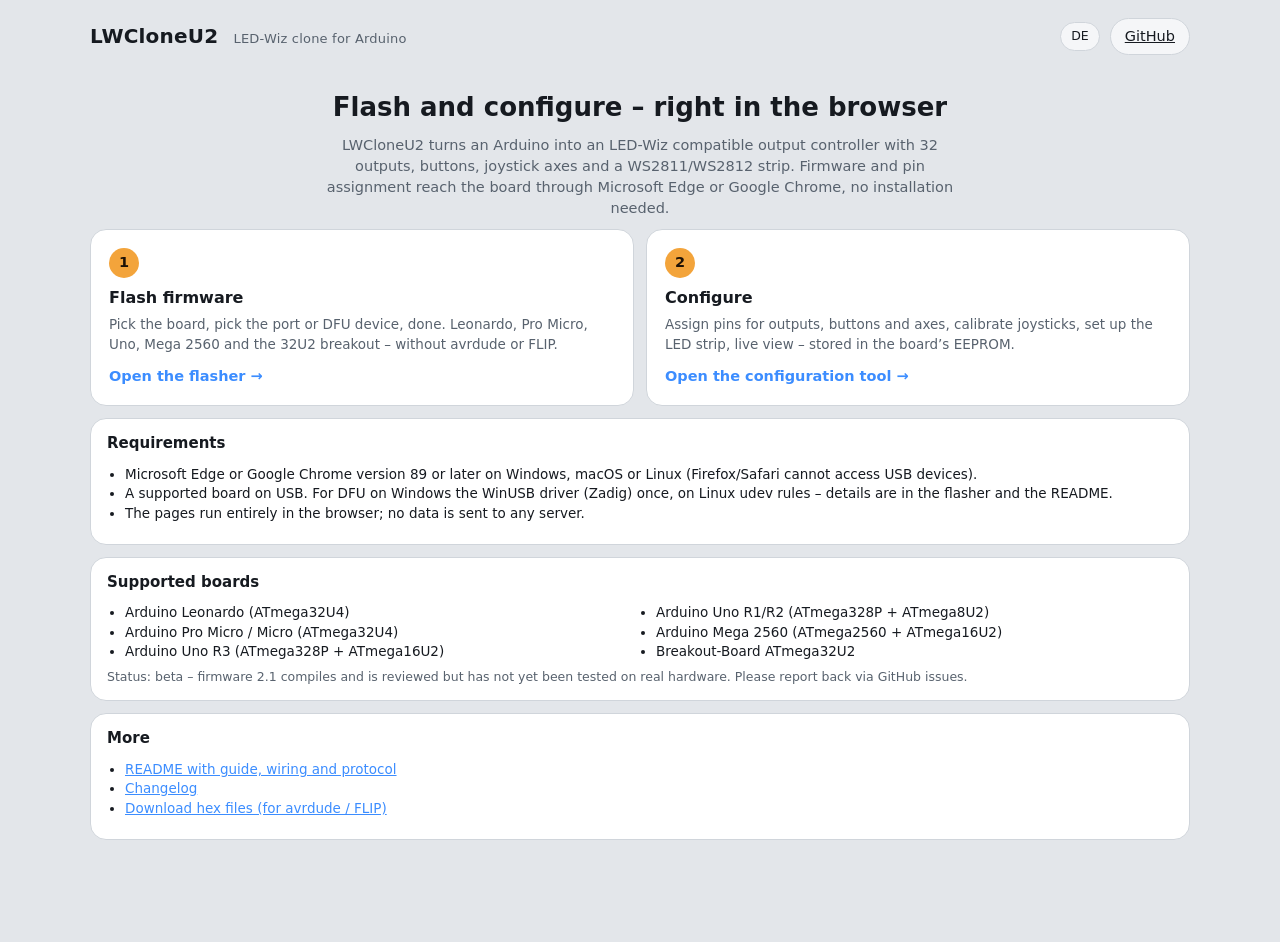
==== docs/index.html @ 3f8b33a4 "Neuer Aufbau: Original-Stand in old/, Webseite mit Online-Flasher und Konfigurations-Tool in docs/ -" ====
<!doctype html>
<html lang="de">
<head>
<meta charset="utf-8">
<meta name="viewport" content="width=device-width, initial-scale=1">
<title>LWCloneU2</title>
<meta name="description" content="LWCloneU2 – LED-Wiz-Klon für Arduino-Boards: Firmware im Browser flashen und per USB einrichten. LED-Wiz clone for Arduino boards: flash and configure in the browser.">
<link rel="stylesheet" href="style.css">
<style>
.hero { text-align: center; padding: 26px 0 10px; }
.hero h2 { font-size: 26px; margin: 0 0 8px; font-weight: 700; }
.hero p { color: var(--muted); max-width: 640px; margin: 0 auto; }
.grid { display: grid; grid-template-columns: repeat(auto-fit, minmax(260px, 1fr)); gap: 12px; }
.tile { display: block; text-decoration: none; color: inherit; background: var(--card); border: 1px solid var(--line); border-radius: 16px; padding: 18px; transition: .15s; }
.tile:hover { border-color: var(--accent); transform: translateY(-1px); }
.tile .num { display: inline-flex; width: 30px; height: 30px; border-radius: 50%; background: var(--accent); color: var(--accent-text); font-weight: 700; align-items: center; justify-content: center; margin-bottom: 8px; }
.tile h3 { margin: 0 0 6px; font-size: 16px; }
.tile p { margin: 0; color: var(--muted); font-size: 13.5px; }
.tile .go { display: inline-block; margin-top: 12px; color: var(--blue); font-weight: 600; }
ul.boards { columns: 2; padding-left: 18px; margin: 6px 0; font-size: 13.5px; }
@media (max-width: 640px) { ul.boards { columns: 1; } }
a { color: var(--blue); }
</style>
</head>
<body>

<header>
  <h1>LWCloneU2 <small data-i18n="subtitle">LED-Wiz-Klon für Arduino</small></h1>
  <button id="langbtn" class="small" title="Sprache / language">EN</button>
  <a class="btn" href="https://github.com/cyclemat/lwcloneu2" target="_blank" rel="noopener">GitHub</a>
</header>

<main>
  <div class="hero">
    <h2 data-i18n="h">Flashen und einrichten – direkt im Browser</h2>
    <p data-i18n="p">LWCloneU2 macht aus einem Arduino einen LED-Wiz-kompatiblen Ausgabetreiber mit 32 Ausgängen, Tastern, Joystick-Achsen und WS2811/WS2812-Strip. Firmware und Pin-Belegung kommen ohne Installation über Microsoft Edge oder Google Chrome auf das Board.</p>
  </div>

  <div class="grid">
    <a class="tile" href="flash.html">
      <span class="num">1</span>
      <h3 data-i18n="t1">Firmware flashen</h3>
      <p data-i18n="t1p">Board wählen, Port oder DFU-Gerät wählen, fertig. Leonardo, Pro Micro, Uno, Mega 2560 und 32U2-Breakout – ohne avrdude oder FLIP.</p>
      <span class="go" data-i18n="go1">Zum Flasher →</span>
    </a>
    <a class="tile" href="config.html">
      <span class="num">2</span>
      <h3 data-i18n="t2">Konfigurieren</h3>
      <p data-i18n="t2p">Pins für Ausgänge, Taster und Achsen zuweisen, Joysticks kalibrieren, LED-Strip einrichten, Live-Anzeige – gespeichert im EEPROM des Boards.</p>
      <span class="go" data-i18n="go2">Zum Konfigurations-Tool →</span>
    </a>
  </div>

  <div class="card">
    <h2 data-i18n="req">Voraussetzungen</h2>
    <ul style="margin:6px 0; padding-left:18px; font-size:13.5px">
      <li data-i18n="r1">Microsoft Edge oder Google Chrome ab Version 89 auf Windows, macOS oder Linux (Firefox/Safari können keine USB-Geräte ansprechen).</li>
      <li data-i18n="r2">Ein unterstütztes Board am USB. Für DFU unter Windows einmalig der WinUSB-Treiber (Zadig), unter Linux udev-Regeln – Details stehen im Flasher und in der README.</li>
      <li data-i18n="r3">Die Seiten laufen vollständig im Browser; es werden keine Daten an einen Server gesendet.</li>
    </ul>
  </div>

  <div class="card">
    <h2 data-i18n="boards">Unterstützte Boards</h2>
    <ul class="boards">
      <li>Arduino Leonardo (ATmega32U4)</li>
      <li>Arduino Pro Micro / Micro (ATmega32U4)</li>
      <li>Arduino Uno R3 (ATmega328P + ATmega16U2)</li>
      <li>Arduino Uno R1/R2 (ATmega328P + ATmega8U2)</li>
      <li>Arduino Mega 2560 (ATmega2560 + ATmega16U2)</li>
      <li>Breakout-Board ATmega32U2</li>
    </ul>
    <div class="hint" data-i18n="beta">Stand: Beta – die Firmware 2.1 ist übersetzt und geprüft, aber noch nicht an echter Hardware getestet. Rückmeldungen bitte als GitHub-Issue.</div>
  </div>

  <div class="card">
    <h2 data-i18n="more">Mehr</h2>
    <ul style="margin:6px 0; padding-left:18px; font-size:13.5px">
      <li><a href="https://github.com/cyclemat/lwcloneu2#readme" target="_blank" rel="noopener" data-i18n="m1">README mit Anleitung, Verdrahtung und Protokoll</a></li>
      <li><a href="https://github.com/cyclemat/lwcloneu2/blob/master/CHANGELOG.md" target="_blank" rel="noopener" data-i18n="m2">Changelog</a></li>
      <li><a href="flash.html#dllist" data-i18n="m3">Hex-Dateien herunterladen (für avrdude / FLIP)</a></li>
    </ul>
  </div>
</main>

<script>
'use strict';
const I18N = {
  de: {
    subtitle:'LED-Wiz-Klon für Arduino', h:'Flashen und einrichten – direkt im Browser',
    p:'LWCloneU2 macht aus einem Arduino einen LED-Wiz-kompatiblen Ausgabetreiber mit 32 Ausgängen, Tastern, Joystick-Achsen und WS2811/WS2812-Strip. Firmware und Pin-Belegung kommen ohne Installation über Microsoft Edge oder Google Chrome auf das Board.',
    t1:'Firmware flashen', t1p:'Board wählen, Port oder DFU-Gerät wählen, fertig. Leonardo, Pro Micro, Uno, Mega 2560 und 32U2-Breakout – ohne avrdude oder FLIP.', go1:'Zum Flasher →',
    t2:'Konfigurieren', t2p:'Pins für Ausgänge, Taster und Achsen zuweisen, Joysticks kalibrieren, LED-Strip einrichten, Live-Anzeige – gespeichert im EEPROM des Boards.', go2:'Zum Konfigurations-Tool →',
    req:'Voraussetzungen',
    r1:'Microsoft Edge oder Google Chrome ab Version 89 auf Windows, macOS oder Linux (Firefox/Safari können keine USB-Geräte ansprechen).',
    r2:'Ein unterstütztes Board am USB. Für DFU unter Windows einmalig der WinUSB-Treiber (Zadig), unter Linux udev-Regeln – Details stehen im Flasher und in der README.',
    r3:'Die Seiten laufen vollständig im Browser; es werden keine Daten an einen Server gesendet.',
    boards:'Unterstützte Boards',
    beta:'Stand: Beta – die Firmware 2.1 ist übersetzt und geprüft, aber noch nicht an echter Hardware getestet. Rückmeldungen bitte als GitHub-Issue.',
    more:'Mehr', m1:'README mit Anleitung, Verdrahtung und Protokoll', m2:'Changelog', m3:'Hex-Dateien herunterladen (für avrdude / FLIP)',
  },
  en: {
    subtitle:'LED-Wiz clone for Arduino', h:'Flash and configure – right in the browser',
    p:'LWCloneU2 turns an Arduino into an LED-Wiz compatible output controller with 32 outputs, buttons, joystick axes and a WS2811/WS2812 strip. Firmware and pin assignment reach the board through Microsoft Edge or Google Chrome, no installation needed.',
    t1:'Flash firmware', t1p:'Pick the board, pick the port or DFU device, done. Leonardo, Pro Micro, Uno, Mega 2560 and the 32U2 breakout – without avrdude or FLIP.', go1:'Open the flasher →',
    t2:'Configure', t2p:'Assign pins for outputs, buttons and axes, calibrate joysticks, set up the LED strip, live view – stored in the board’s EEPROM.', go2:'Open the configuration tool →',
    req:'Requirements',
    r1:'Microsoft Edge or Google Chrome version 89 or later on Windows, macOS or Linux (Firefox/Safari cannot access USB devices).',
    r2:'A supported board on USB. For DFU on Windows the WinUSB driver (Zadig) once, on Linux udev rules – details are in the flasher and the README.',
    r3:'The pages run entirely in the browser; no data is sent to any server.',
    boards:'Supported boards',
    beta:'Status: beta – firmware 2.1 compiles and is reviewed but has not yet been tested on real hardware. Please report back via GitHub issues.',
    more:'More', m1:'README with guide, wiring and protocol', m2:'Changelog', m3:'Download hex files (for avrdude / FLIP)',
  }
};
let lang = 'de';
try { lang = (localStorage.getItem('lwc_lang') || (navigator.language || 'de').slice(0, 2)) === 'en' ? 'en' : 'de'; } catch (e) {}
const t = k => I18N[lang][k] ?? I18N.de[k] ?? k;
function applyLang() {
  document.documentElement.lang = lang;
  document.querySelectorAll('[data-i18n]').forEach(el => { el.textContent = t(el.dataset.i18n); });
  document.getElementById('langbtn').textContent = lang === 'de' ? 'EN' : 'DE';
}
document.getElementById('langbtn').onclick = () => { lang = lang === 'de' ? 'en' : 'de'; try { localStorage.setItem('lwc_lang', lang); } catch (e) {} applyLang(); };
applyLang();
</script>
</body>
</html>
---- docs/style.css ----
/* LWCloneU2 – gemeinsames Aussehen der Webseiten (Flasher, Konfigurations-Tool) / shared look of the web pages */
:root {
  --bg: #E3E6EA; --bg2: #F5F6F8; --card: #FFFFFF; --text: #161A20; --muted: #58626E; --line: #D0D5DB;
  --accent: #F3A43B; --accent-text: #1E1206; --blue: #3C8DFF; --red: #FF6A5C; --green: #5BD38A;
  --input: #FFFFFF; --hover: #EEF1F4;
}
@media (prefers-color-scheme: dark) {
  :root:not([data-theme="light"]) {
    --bg: #0E1013; --bg2: #16191E; --card: #1D2127; --text: #E6EAEE; --muted: #9AA4AF; --line: #2B3138;
    --input: #16191E; --hover: #242932;
  }
}
:root[data-theme="dark"] {
  --bg: #0E1013; --bg2: #16191E; --card: #1D2127; --text: #E6EAEE; --muted: #9AA4AF; --line: #2B3138;
  --input: #16191E; --hover: #242932;
}
* { box-sizing: border-box; }
html, body { margin: 0; padding: 0; }
body {
  background: var(--bg); color: var(--text);
  font: 14.5px/1.45 Inter, system-ui, -apple-system, "Segoe UI", Roboto, sans-serif;
  padding: 0 16px 90px;
}
header { max-width: 1100px; margin: 0 auto; padding: 18px 0 8px; display: flex; flex-wrap: wrap; gap: 10px; align-items: center; }
header h1 { font-size: 20px; margin: 0; font-weight: 650; letter-spacing: .2px; flex: 1 1 auto; }
header h1 small { color: var(--muted); font-weight: 400; font-size: 13px; margin-left: 8px; }
main { max-width: 1100px; margin: 0 auto; }
.card { background: var(--card); border: 1px solid var(--line); border-radius: 16px; padding: 14px 16px; margin: 12px 0; }
.card h2 { font-size: 15px; margin: 0 0 10px; font-weight: 650; }
.hint { color: var(--muted); font-size: 12.5px; }
.row { display: flex; flex-wrap: wrap; gap: 10px; align-items: center; }
.grow { flex: 1 1 auto; }
button, .btn {
  font: inherit; border: 1px solid var(--line); background: var(--bg2); color: var(--text);
  border-radius: 999px; padding: 7px 14px; cursor: pointer; min-height: 36px;
}
button:hover { background: var(--hover); }
button:disabled { opacity: .45; cursor: default; }
button.primary { background: var(--accent); border-color: var(--accent); color: var(--accent-text); font-weight: 600; }
button.primary:hover { filter: brightness(1.05); }
button.danger { color: var(--red); border-color: var(--red); background: transparent; }
button.small { padding: 4px 10px; min-height: 28px; font-size: 12.5px; }
select, input[type=number], input[type=text] {
  font: inherit; background: var(--input); color: var(--text); border: 1px solid var(--line);
  border-radius: 10px; padding: 6px 8px; min-height: 34px; max-width: 100%;
}
select:focus, input:focus { outline: 2px solid var(--blue); outline-offset: 1px; }
input[type=number] { width: 78px; }
input[type=range] { accent-color: var(--accent); width: 120px; vertical-align: middle; }
.tabs { display: flex; gap: 6px; flex-wrap: wrap; margin: 10px 0 4px; }
.tabs button { border-radius: 999px; }
.tabs button.active { background: var(--blue); border-color: var(--blue); color: #fff; }
.tab { display: none; }
.tab.active { display: block; }
table { width: 100%; border-collapse: collapse; font-size: 13.5px; }
th, td { text-align: left; padding: 6px 6px; border-bottom: 1px solid var(--line); vertical-align: middle; }
th { color: var(--muted); font-weight: 500; font-size: 12px; }
tr:last-child td { border-bottom: none; }
td.num { color: var(--muted); width: 34px; }
.tablewrap { overflow-x: auto; }
.toggle { position: relative; display: inline-block; width: 40px; height: 22px; vertical-align: middle; }
.toggle input { opacity: 0; width: 0; height: 0; }
.toggle span { position: absolute; inset: 0; background: var(--line); border-radius: 999px; transition: .15s; }
.toggle span::before { content: ""; position: absolute; width: 18px; height: 18px; left: 2px; top: 2px; background: #fff; border-radius: 50%; transition: .15s; }
.toggle input:checked + span { background: var(--accent); }
.toggle input:checked + span::before { transform: translateX(18px); }
.dot { display: inline-block; width: 12px; height: 12px; border-radius: 50%; background: var(--line); vertical-align: middle; }
.dot.on { background: var(--green); box-shadow: 0 0 6px var(--green); }
.bar { position: relative; height: 10px; background: var(--line); border-radius: 999px; width: 160px; display: inline-block; vertical-align: middle; overflow: hidden; }
.bar i { position: absolute; top: 0; bottom: 0; width: 3px; background: var(--blue); }
.bar b { position: absolute; top: 0; bottom: 0; left: 0; background: var(--accent); }
.bar u { position: absolute; top: 0; bottom: 0; background: rgba(255,106,92,.35); }
.conflict { outline: 2px solid var(--red); border-radius: 10px; }
.status { color: var(--muted); font-size: 13px; }
.status.err { color: var(--red); }
.status.ok { color: var(--green); }
.footer {
  position: fixed; left: 0; right: 0; bottom: 0; background: var(--card); border-top: 1px solid var(--line);
  padding: 10px 16px; display: flex; gap: 8px; flex-wrap: wrap; align-items: center; justify-content: center;
}
.badge { display: inline-block; padding: 2px 9px; border-radius: 999px; background: var(--bg2); border: 1px solid var(--line); font-size: 12px; color: var(--muted); }
.unsupported { border-color: var(--red); }
dialog { background: var(--card); color: var(--text); border: 1px solid var(--line); border-radius: 16px; padding: 18px; max-width: 520px; }
dialog::backdrop { background: rgba(0,0,0,.45); }
textarea { width: 100%; min-height: 160px; font: 12px/1.4 ui-monospace, Consolas, monospace; background: var(--input); color: var(--text); border: 1px solid var(--line); border-radius: 10px; padding: 8px; }
.kv { display: grid; grid-template-columns: max-content 1fr; gap: 4px 14px; font-size: 13.5px; }
.kv span:nth-child(odd) { color: var(--muted); }
@media (max-width: 640px) {
  th:nth-child(1), td.num { display: none; }
  .bar { width: 110px; }
}
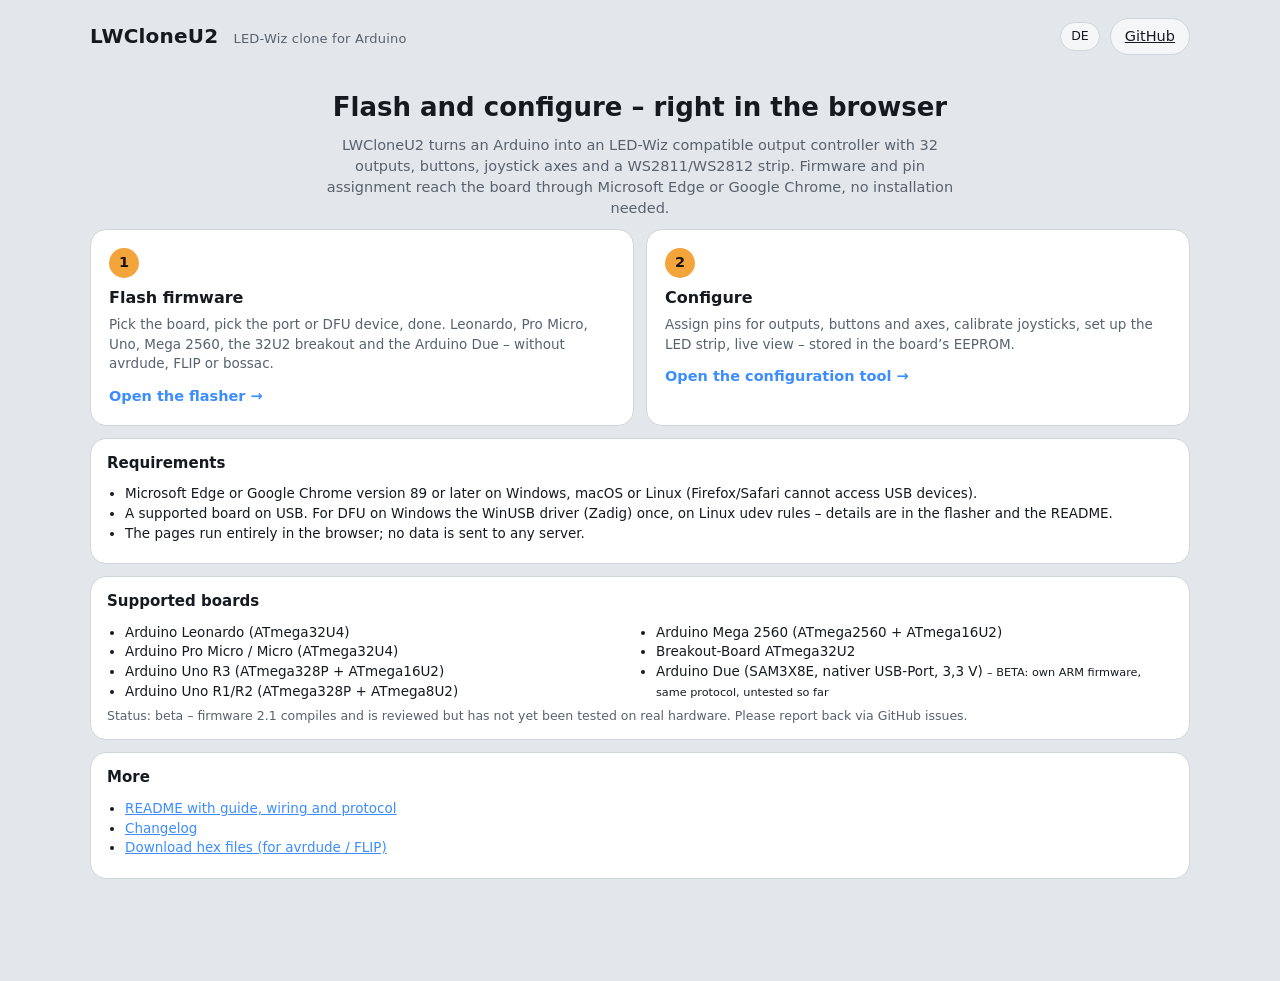
==== commit accb4c8e: "Arduino Due (Beta): neue Firmware firmware_due/, Flasher mit SAM-BA, Tool-Board 6 Komplett neue Firm" ====
--- a/docs/index.html
+++ b/docs/index.html
@@ -1,128 +1,129 @@
-<!doctype html>
-<html lang="de">
-<head>
-<meta charset="utf-8">
-<meta name="viewport" content="width=device-width, initial-scale=1">
-<title>LWCloneU2</title>
-<meta name="description" content="LWCloneU2 – LED-Wiz-Klon für Arduino-Boards: Firmware im Browser flashen und per USB einrichten. LED-Wiz clone for Arduino boards: flash and configure in the browser.">
-<link rel="stylesheet" href="style.css">
-<style>
-.hero { text-align: center; padding: 26px 0 10px; }
-.hero h2 { font-size: 26px; margin: 0 0 8px; font-weight: 700; }
-.hero p { color: var(--muted); max-width: 640px; margin: 0 auto; }
-.grid { display: grid; grid-template-columns: repeat(auto-fit, minmax(260px, 1fr)); gap: 12px; }
-.tile { display: block; text-decoration: none; color: inherit; background: var(--card); border: 1px solid var(--line); border-radius: 16px; padding: 18px; transition: .15s; }
-.tile:hover { border-color: var(--accent); transform: translateY(-1px); }
-.tile .num { display: inline-flex; width: 30px; height: 30px; border-radius: 50%; background: var(--accent); color: var(--accent-text); font-weight: 700; align-items: center; justify-content: center; margin-bottom: 8px; }
-.tile h3 { margin: 0 0 6px; font-size: 16px; }
-.tile p { margin: 0; color: var(--muted); font-size: 13.5px; }
-.tile .go { display: inline-block; margin-top: 12px; color: var(--blue); font-weight: 600; }
-ul.boards { columns: 2; padding-left: 18px; margin: 6px 0; font-size: 13.5px; }
-@media (max-width: 640px) { ul.boards { columns: 1; } }
-a { color: var(--blue); }
-</style>
-</head>
-<body>
-
-<header>
-  <h1>LWCloneU2 <small data-i18n="subtitle">LED-Wiz-Klon für Arduino</small></h1>
-  <button id="langbtn" class="small" title="Sprache / language">EN</button>
-  <a class="btn" href="https://github.com/cyclemat/lwcloneu2" target="_blank" rel="noopener">GitHub</a>
-</header>
-
-<main>
-  <div class="hero">
-    <h2 data-i18n="h">Flashen und einrichten – direkt im Browser</h2>
-    <p data-i18n="p">LWCloneU2 macht aus einem Arduino einen LED-Wiz-kompatiblen Ausgabetreiber mit 32 Ausgängen, Tastern, Joystick-Achsen und WS2811/WS2812-Strip. Firmware und Pin-Belegung kommen ohne Installation über Microsoft Edge oder Google Chrome auf das Board.</p>
-  </div>
-
-  <div class="grid">
-    <a class="tile" href="flash.html">
-      <span class="num">1</span>
-      <h3 data-i18n="t1">Firmware flashen</h3>
-      <p data-i18n="t1p">Board wählen, Port oder DFU-Gerät wählen, fertig. Leonardo, Pro Micro, Uno, Mega 2560 und 32U2-Breakout – ohne avrdude oder FLIP.</p>
-      <span class="go" data-i18n="go1">Zum Flasher →</span>
-    </a>
-    <a class="tile" href="config.html">
-      <span class="num">2</span>
-      <h3 data-i18n="t2">Konfigurieren</h3>
-      <p data-i18n="t2p">Pins für Ausgänge, Taster und Achsen zuweisen, Joysticks kalibrieren, LED-Strip einrichten, Live-Anzeige – gespeichert im EEPROM des Boards.</p>
-      <span class="go" data-i18n="go2">Zum Konfigurations-Tool →</span>
-    </a>
-  </div>
-
-  <div class="card">
-    <h2 data-i18n="req">Voraussetzungen</h2>
-    <ul style="margin:6px 0; padding-left:18px; font-size:13.5px">
-      <li data-i18n="r1">Microsoft Edge oder Google Chrome ab Version 89 auf Windows, macOS oder Linux (Firefox/Safari können keine USB-Geräte ansprechen).</li>
-      <li data-i18n="r2">Ein unterstütztes Board am USB. Für DFU unter Windows einmalig der WinUSB-Treiber (Zadig), unter Linux udev-Regeln – Details stehen im Flasher und in der README.</li>
-      <li data-i18n="r3">Die Seiten laufen vollständig im Browser; es werden keine Daten an einen Server gesendet.</li>
-    </ul>
-  </div>
-
-  <div class="card">
-    <h2 data-i18n="boards">Unterstützte Boards</h2>
-    <ul class="boards">
-      <li>Arduino Leonardo (ATmega32U4)</li>
-      <li>Arduino Pro Micro / Micro (ATmega32U4)</li>
-      <li>Arduino Uno R3 (ATmega328P + ATmega16U2)</li>
-      <li>Arduino Uno R1/R2 (ATmega328P + ATmega8U2)</li>
-      <li>Arduino Mega 2560 (ATmega2560 + ATmega16U2)</li>
-      <li>Breakout-Board ATmega32U2</li>
-    </ul>
-    <div class="hint" data-i18n="beta">Stand: Beta – die Firmware 2.1 ist übersetzt und geprüft, aber noch nicht an echter Hardware getestet. Rückmeldungen bitte als GitHub-Issue.</div>
-  </div>
-
-  <div class="card">
-    <h2 data-i18n="more">Mehr</h2>
-    <ul style="margin:6px 0; padding-left:18px; font-size:13.5px">
-      <li><a href="https://github.com/cyclemat/lwcloneu2#readme" target="_blank" rel="noopener" data-i18n="m1">README mit Anleitung, Verdrahtung und Protokoll</a></li>
-      <li><a href="https://github.com/cyclemat/lwcloneu2/blob/master/CHANGELOG.md" target="_blank" rel="noopener" data-i18n="m2">Changelog</a></li>
-      <li><a href="flash.html#dllist" data-i18n="m3">Hex-Dateien herunterladen (für avrdude / FLIP)</a></li>
-    </ul>
-  </div>
-</main>
-
-<script>
-'use strict';
-const I18N = {
-  de: {
-    subtitle:'LED-Wiz-Klon für Arduino', h:'Flashen und einrichten – direkt im Browser',
-    p:'LWCloneU2 macht aus einem Arduino einen LED-Wiz-kompatiblen Ausgabetreiber mit 32 Ausgängen, Tastern, Joystick-Achsen und WS2811/WS2812-Strip. Firmware und Pin-Belegung kommen ohne Installation über Microsoft Edge oder Google Chrome auf das Board.',
-    t1:'Firmware flashen', t1p:'Board wählen, Port oder DFU-Gerät wählen, fertig. Leonardo, Pro Micro, Uno, Mega 2560 und 32U2-Breakout – ohne avrdude oder FLIP.', go1:'Zum Flasher →',
-    t2:'Konfigurieren', t2p:'Pins für Ausgänge, Taster und Achsen zuweisen, Joysticks kalibrieren, LED-Strip einrichten, Live-Anzeige – gespeichert im EEPROM des Boards.', go2:'Zum Konfigurations-Tool →',
-    req:'Voraussetzungen',
-    r1:'Microsoft Edge oder Google Chrome ab Version 89 auf Windows, macOS oder Linux (Firefox/Safari können keine USB-Geräte ansprechen).',
-    r2:'Ein unterstütztes Board am USB. Für DFU unter Windows einmalig der WinUSB-Treiber (Zadig), unter Linux udev-Regeln – Details stehen im Flasher und in der README.',
-    r3:'Die Seiten laufen vollständig im Browser; es werden keine Daten an einen Server gesendet.',
-    boards:'Unterstützte Boards',
-    beta:'Stand: Beta – die Firmware 2.1 ist übersetzt und geprüft, aber noch nicht an echter Hardware getestet. Rückmeldungen bitte als GitHub-Issue.',
-    more:'Mehr', m1:'README mit Anleitung, Verdrahtung und Protokoll', m2:'Changelog', m3:'Hex-Dateien herunterladen (für avrdude / FLIP)',
-  },
-  en: {
-    subtitle:'LED-Wiz clone for Arduino', h:'Flash and configure – right in the browser',
-    p:'LWCloneU2 turns an Arduino into an LED-Wiz compatible output controller with 32 outputs, buttons, joystick axes and a WS2811/WS2812 strip. Firmware and pin assignment reach the board through Microsoft Edge or Google Chrome, no installation needed.',
-    t1:'Flash firmware', t1p:'Pick the board, pick the port or DFU device, done. Leonardo, Pro Micro, Uno, Mega 2560 and the 32U2 breakout – without avrdude or FLIP.', go1:'Open the flasher →',
-    t2:'Configure', t2p:'Assign pins for outputs, buttons and axes, calibrate joysticks, set up the LED strip, live view – stored in the board’s EEPROM.', go2:'Open the configuration tool →',
-    req:'Requirements',
-    r1:'Microsoft Edge or Google Chrome version 89 or later on Windows, macOS or Linux (Firefox/Safari cannot access USB devices).',
-    r2:'A supported board on USB. For DFU on Windows the WinUSB driver (Zadig) once, on Linux udev rules – details are in the flasher and the README.',
-    r3:'The pages run entirely in the browser; no data is sent to any server.',
-    boards:'Supported boards',
-    beta:'Status: beta – firmware 2.1 compiles and is reviewed but has not yet been tested on real hardware. Please report back via GitHub issues.',
-    more:'More', m1:'README with guide, wiring and protocol', m2:'Changelog', m3:'Download hex files (for avrdude / FLIP)',
-  }
-};
-let lang = 'de';
-try { lang = (localStorage.getItem('lwc_lang') || (navigator.language || 'de').slice(0, 2)) === 'en' ? 'en' : 'de'; } catch (e) {}
-const t = k => I18N[lang][k] ?? I18N.de[k] ?? k;
-function applyLang() {
-  document.documentElement.lang = lang;
-  document.querySelectorAll('[data-i18n]').forEach(el => { el.textContent = t(el.dataset.i18n); });
-  document.getElementById('langbtn').textContent = lang === 'de' ? 'EN' : 'DE';
-}
-document.getElementById('langbtn').onclick = () => { lang = lang === 'de' ? 'en' : 'de'; try { localStorage.setItem('lwc_lang', lang); } catch (e) {} applyLang(); };
-applyLang();
-</script>
-</body>
-</html>
+<!doctype html>
+<html lang="de">
+<head>
+<meta charset="utf-8">
+<meta name="viewport" content="width=device-width, initial-scale=1">
+<title>LWCloneU2</title>
+<meta name="description" content="LWCloneU2 – LED-Wiz-Klon für Arduino-Boards: Firmware im Browser flashen und per USB einrichten. LED-Wiz clone for Arduino boards: flash and configure in the browser.">
+<link rel="stylesheet" href="style.css">
+<style>
+.hero { text-align: center; padding: 26px 0 10px; }
+.hero h2 { font-size: 26px; margin: 0 0 8px; font-weight: 700; }
+.hero p { color: var(--muted); max-width: 640px; margin: 0 auto; }
+.grid { display: grid; grid-template-columns: repeat(auto-fit, minmax(260px, 1fr)); gap: 12px; }
+.tile { display: block; text-decoration: none; color: inherit; background: var(--card); border: 1px solid var(--line); border-radius: 16px; padding: 18px; transition: .15s; }
+.tile:hover { border-color: var(--accent); transform: translateY(-1px); }
+.tile .num { display: inline-flex; width: 30px; height: 30px; border-radius: 50%; background: var(--accent); color: var(--accent-text); font-weight: 700; align-items: center; justify-content: center; margin-bottom: 8px; }
+.tile h3 { margin: 0 0 6px; font-size: 16px; }
+.tile p { margin: 0; color: var(--muted); font-size: 13.5px; }
+.tile .go { display: inline-block; margin-top: 12px; color: var(--blue); font-weight: 600; }
+ul.boards { columns: 2; padding-left: 18px; margin: 6px 0; font-size: 13.5px; }
+@media (max-width: 640px) { ul.boards { columns: 1; } }
+a { color: var(--blue); }
+</style>
+</head>
+<body>
+
+<header>
+  <h1>LWCloneU2 <small data-i18n="subtitle">LED-Wiz-Klon für Arduino</small></h1>
+  <button id="langbtn" class="small" title="Sprache / language">EN</button>
+  <a class="btn" href="https://github.com/cyclemat/lwcloneu2" target="_blank" rel="noopener">GitHub</a>
+</header>
+
+<main>
+  <div class="hero">
+    <h2 data-i18n="h">Flashen und einrichten – direkt im Browser</h2>
+    <p data-i18n="p">LWCloneU2 macht aus einem Arduino einen LED-Wiz-kompatiblen Ausgabetreiber mit 32 Ausgängen, Tastern, Joystick-Achsen und WS2811/WS2812-Strip. Firmware und Pin-Belegung kommen ohne Installation über Microsoft Edge oder Google Chrome auf das Board.</p>
+  </div>
+
+  <div class="grid">
+    <a class="tile" href="flash.html">
+      <span class="num">1</span>
+      <h3 data-i18n="t1">Firmware flashen</h3>
+      <p data-i18n="t1p">Board wählen, Port oder DFU-Gerät wählen, fertig. Leonardo, Pro Micro, Uno, Mega 2560, 32U2-Breakout und Arduino Due – ohne avrdude, FLIP oder bossac.</p>
+      <span class="go" data-i18n="go1">Zum Flasher →</span>
+    </a>
+    <a class="tile" href="config.html">
+      <span class="num">2</span>
+      <h3 data-i18n="t2">Konfigurieren</h3>
+      <p data-i18n="t2p">Pins für Ausgänge, Taster und Achsen zuweisen, Joysticks kalibrieren, LED-Strip einrichten, Live-Anzeige – gespeichert im EEPROM des Boards.</p>
+      <span class="go" data-i18n="go2">Zum Konfigurations-Tool →</span>
+    </a>
+  </div>
+
+  <div class="card">
+    <h2 data-i18n="req">Voraussetzungen</h2>
+    <ul style="margin:6px 0; padding-left:18px; font-size:13.5px">
+      <li data-i18n="r1">Microsoft Edge oder Google Chrome ab Version 89 auf Windows, macOS oder Linux (Firefox/Safari können keine USB-Geräte ansprechen).</li>
+      <li data-i18n="r2">Ein unterstütztes Board am USB. Für DFU unter Windows einmalig der WinUSB-Treiber (Zadig), unter Linux udev-Regeln – Details stehen im Flasher und in der README.</li>
+      <li data-i18n="r3">Die Seiten laufen vollständig im Browser; es werden keine Daten an einen Server gesendet.</li>
+    </ul>
+  </div>
+
+  <div class="card">
+    <h2 data-i18n="boards">Unterstützte Boards</h2>
+    <ul class="boards">
+      <li>Arduino Leonardo (ATmega32U4)</li>
+      <li>Arduino Pro Micro / Micro (ATmega32U4)</li>
+      <li>Arduino Uno R3 (ATmega328P + ATmega16U2)</li>
+      <li>Arduino Uno R1/R2 (ATmega328P + ATmega8U2)</li>
+      <li>Arduino Mega 2560 (ATmega2560 + ATmega16U2)</li>
+      <li>Breakout-Board ATmega32U2</li>
+      <li>Arduino Due (SAM3X8E, nativer USB-Port, 3,3 V) <small data-i18n="due_note">– BETA: eigene ARM-Firmware, gleiches Protokoll, noch ungetestet</small></li>
+    </ul>
+    <div class="hint" data-i18n="beta">Stand: Beta – die Firmware 2.1 ist übersetzt und geprüft, aber noch nicht an echter Hardware getestet. Rückmeldungen bitte als GitHub-Issue.</div>
+  </div>
+
+  <div class="card">
+    <h2 data-i18n="more">Mehr</h2>
+    <ul style="margin:6px 0; padding-left:18px; font-size:13.5px">
+      <li><a href="https://github.com/cyclemat/lwcloneu2#readme" target="_blank" rel="noopener" data-i18n="m1">README mit Anleitung, Verdrahtung und Protokoll</a></li>
+      <li><a href="https://github.com/cyclemat/lwcloneu2/blob/master/CHANGELOG.md" target="_blank" rel="noopener" data-i18n="m2">Changelog</a></li>
+      <li><a href="flash.html#dllist" data-i18n="m3">Hex-Dateien herunterladen (für avrdude / FLIP)</a></li>
+    </ul>
+  </div>
+</main>
+
+<script>
+'use strict';
+const I18N = {
+  de: {
+    subtitle:'LED-Wiz-Klon für Arduino', h:'Flashen und einrichten – direkt im Browser',
+    p:'LWCloneU2 macht aus einem Arduino einen LED-Wiz-kompatiblen Ausgabetreiber mit 32 Ausgängen, Tastern, Joystick-Achsen und WS2811/WS2812-Strip. Firmware und Pin-Belegung kommen ohne Installation über Microsoft Edge oder Google Chrome auf das Board.',
+    t1:'Firmware flashen', t1p:'Board wählen, Port oder DFU-Gerät wählen, fertig. Leonardo, Pro Micro, Uno, Mega 2560, 32U2-Breakout und Arduino Due – ohne avrdude, FLIP oder bossac.', due_note:'– BETA: eigene ARM-Firmware, gleiches Protokoll, noch ungetestet', go1:'Zum Flasher →',
+    t2:'Konfigurieren', t2p:'Pins für Ausgänge, Taster und Achsen zuweisen, Joysticks kalibrieren, LED-Strip einrichten, Live-Anzeige – gespeichert im EEPROM des Boards.', go2:'Zum Konfigurations-Tool →',
+    req:'Voraussetzungen',
+    r1:'Microsoft Edge oder Google Chrome ab Version 89 auf Windows, macOS oder Linux (Firefox/Safari können keine USB-Geräte ansprechen).',
+    r2:'Ein unterstütztes Board am USB. Für DFU unter Windows einmalig der WinUSB-Treiber (Zadig), unter Linux udev-Regeln – Details stehen im Flasher und in der README.',
+    r3:'Die Seiten laufen vollständig im Browser; es werden keine Daten an einen Server gesendet.',
+    boards:'Unterstützte Boards',
+    beta:'Stand: Beta – die Firmware 2.1 ist übersetzt und geprüft, aber noch nicht an echter Hardware getestet. Rückmeldungen bitte als GitHub-Issue.',
+    more:'Mehr', m1:'README mit Anleitung, Verdrahtung und Protokoll', m2:'Changelog', m3:'Hex-Dateien herunterladen (für avrdude / FLIP)',
+  },
+  en: {
+    subtitle:'LED-Wiz clone for Arduino', h:'Flash and configure – right in the browser',
+    p:'LWCloneU2 turns an Arduino into an LED-Wiz compatible output controller with 32 outputs, buttons, joystick axes and a WS2811/WS2812 strip. Firmware and pin assignment reach the board through Microsoft Edge or Google Chrome, no installation needed.',
+    t1:'Flash firmware', t1p:'Pick the board, pick the port or DFU device, done. Leonardo, Pro Micro, Uno, Mega 2560, the 32U2 breakout and the Arduino Due – without avrdude, FLIP or bossac.', due_note:'– BETA: own ARM firmware, same protocol, untested so far', go1:'Open the flasher →',
+    t2:'Configure', t2p:'Assign pins for outputs, buttons and axes, calibrate joysticks, set up the LED strip, live view – stored in the board’s EEPROM.', go2:'Open the configuration tool →',
+    req:'Requirements',
+    r1:'Microsoft Edge or Google Chrome version 89 or later on Windows, macOS or Linux (Firefox/Safari cannot access USB devices).',
+    r2:'A supported board on USB. For DFU on Windows the WinUSB driver (Zadig) once, on Linux udev rules – details are in the flasher and the README.',
+    r3:'The pages run entirely in the browser; no data is sent to any server.',
+    boards:'Supported boards',
+    beta:'Status: beta – firmware 2.1 compiles and is reviewed but has not yet been tested on real hardware. Please report back via GitHub issues.',
+    more:'More', m1:'README with guide, wiring and protocol', m2:'Changelog', m3:'Download hex files (for avrdude / FLIP)',
+  }
+};
+let lang = 'de';
+try { lang = (localStorage.getItem('lwc_lang') || (navigator.language || 'de').slice(0, 2)) === 'en' ? 'en' : 'de'; } catch (e) {}
+const t = k => I18N[lang][k] ?? I18N.de[k] ?? k;
+function applyLang() {
+  document.documentElement.lang = lang;
+  document.querySelectorAll('[data-i18n]').forEach(el => { el.textContent = t(el.dataset.i18n); });
+  document.getElementById('langbtn').textContent = lang === 'de' ? 'EN' : 'DE';
+}
+document.getElementById('langbtn').onclick = () => { lang = lang === 'de' ? 'en' : 'de'; try { localStorage.setItem('lwc_lang', lang); } catch (e) {} applyLang(); };
+applyLang();
+</script>
+</body>
+</html>
